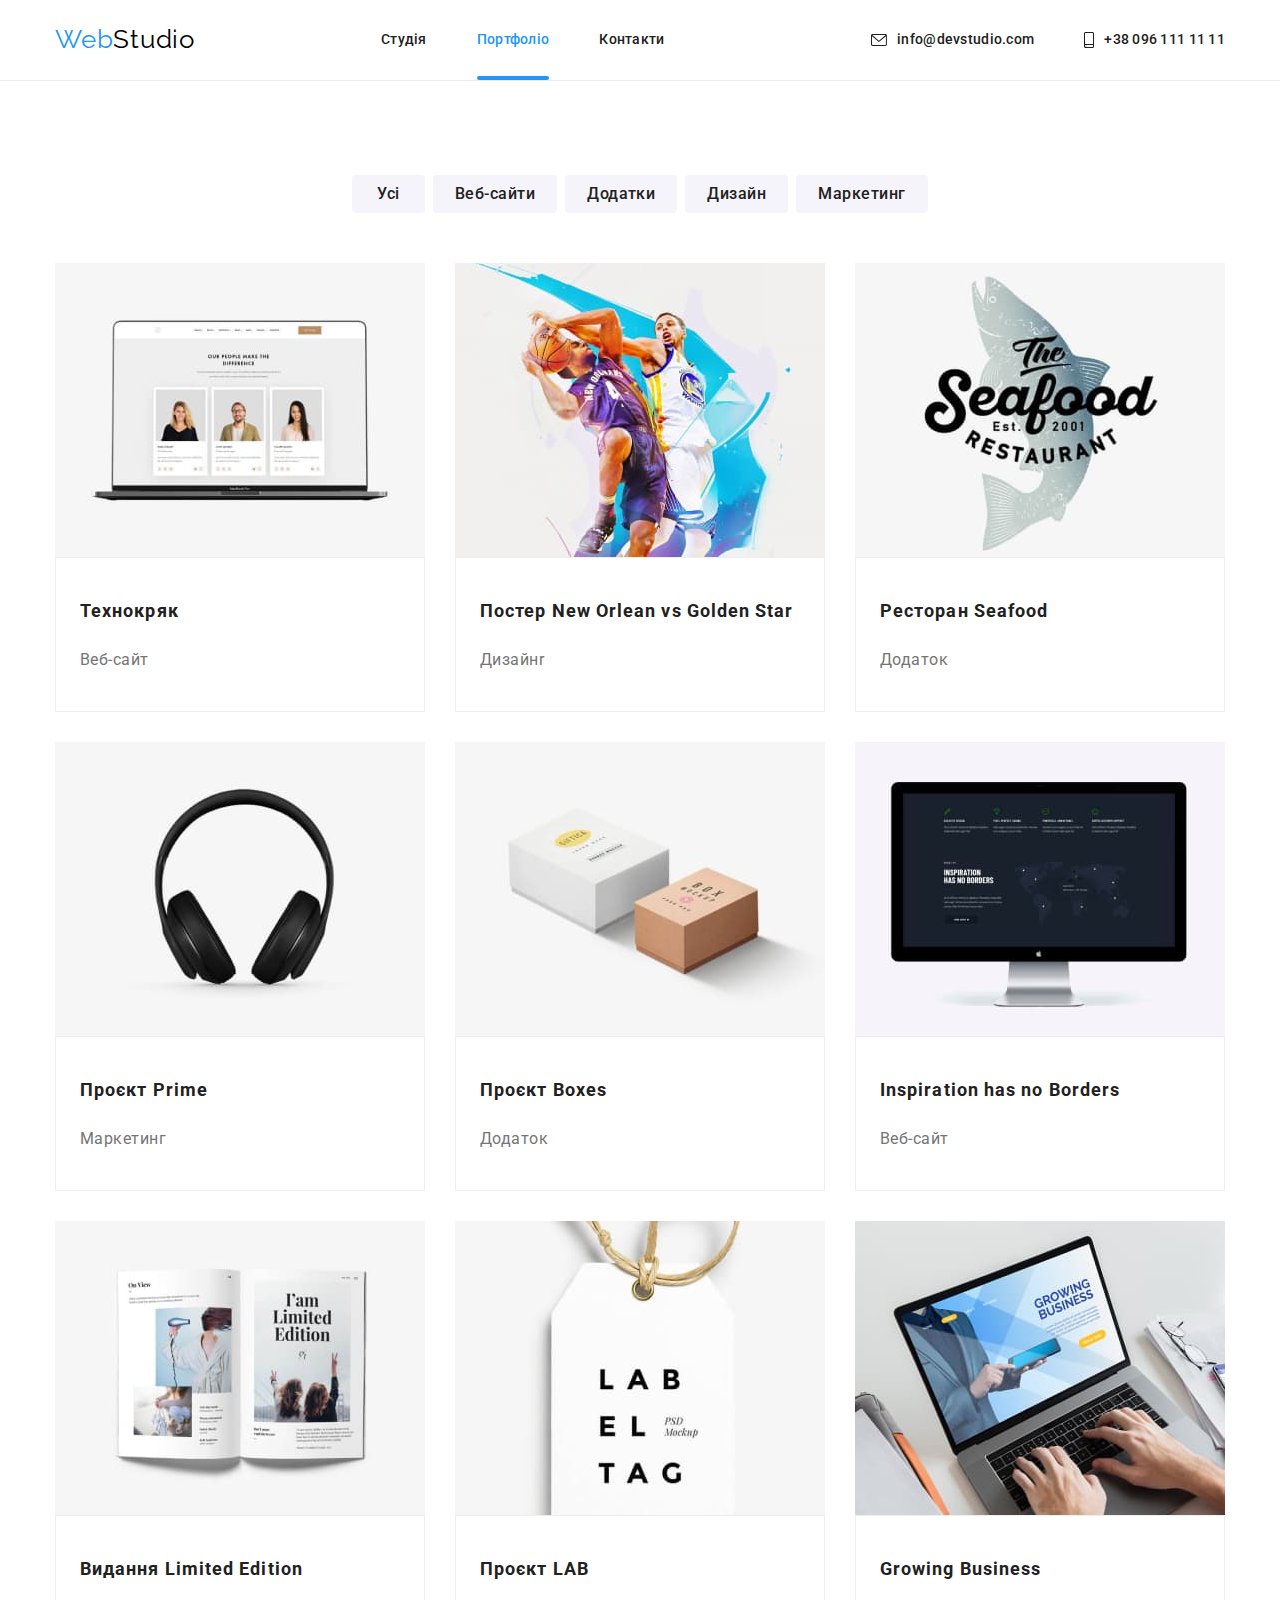
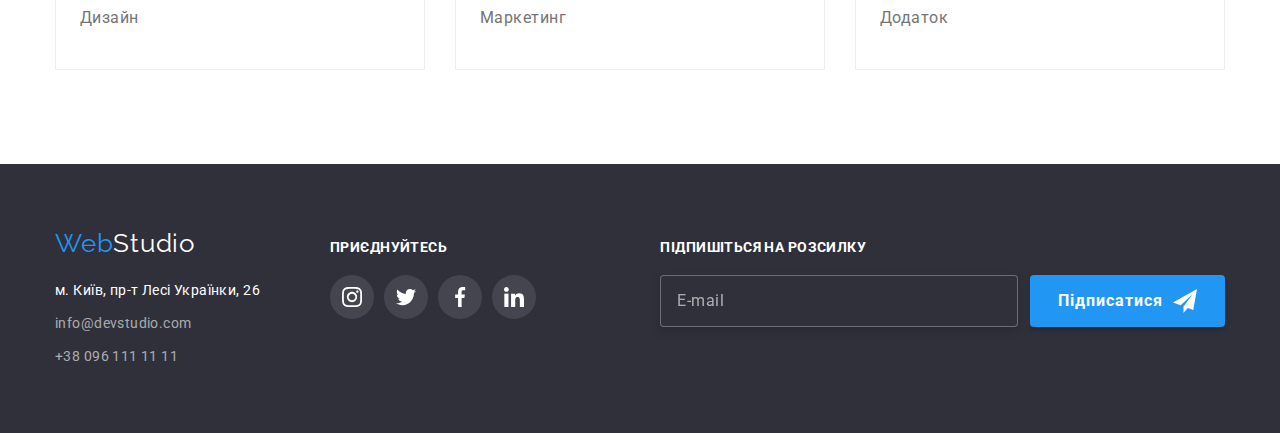
==== portfolio.html @ 8f0ce787 "загрузка" ====
<!DOCTYPE html>
<html lang="uk">
  <head>
    <meta charset="UTF-8" />
    <meta http-equiv="X-UA-Compatible" content="IE=edge" />
    <meta name="viewport" content="width=device-width, initial-scale=1.0" />
    <title>Portfolio</title>
    <link rel="preconnect" href="https://fonts.googleapis.com" />
    <link
      href="https://fonts.googleapis.com/css2?family=Raleway:wght@700&family=Roboto:wght@400;500;700;900&display=swap"
      rel="stylesheet"
    />
    <link
      rel="stylesheet"
      href="https://cdnjs.cloudflare.com/ajax/libs/modern-normalize/1.1.0/modern-normalize.min.css"
    />
    <link rel="stylesheet" href="css/style.css" />
  </head>

  <body>
    <!--general-->
    <header class="header">
      <div class="container nav">
        <a href="./index.html" class="logo">Web<span class="logo up">Studio</span></a>
        <nav>
          <!--navigation-->
          <ul class="nav dot">
            <li class="nav item"><a href="./index.html" class="link">Студія</a></li>
            <li class="nav item"><a href="./portfolio.html" class="link current">Портфоліо</a></li>
            <li class="nav item"><a href="./index.html" class="link">Контакти</a></li>
          </ul>
        </nav>
        <!--contact-->
        <ul class="contact dot">
          <li class="nav item">
            <a href="mailto:info@devstudio.com" class="link contact-icon">
              <svg class="envelope">
                <use href="./images/icons.svg#icon-envelope"></use></svg>
              info@devstudio.com</a>
          </li>
          <li class="nav item">
            <a href="tel:+380961111111" class="link contact-icon">
              <svg class="smartphone">
                <use href="./images/icons.svg#icon-smartphone"></use></svg>
              +38 096 111 11 11</a>
          </li>
        </ul>
      </div>
    </header>
    <main>
      <!--filter-->
      <section class="section">
        <div class="container">
          <ul class="filter dot">
            <li class="item">
              <button type="button" class="button-filter one">Усі</button>
            </li>
            <li class="item">
              <button type="button" class="button-filter all">Веб-сайти</button>
            </li>
            <li class="item">
              <button type="button" class="button-filter all">Додатки</button>
            </li>
            <li class="item">
              <button type="button" class="button-filter all">Дизайн</button>
            </li>
            <li class="item">
              <button type="button" class="button-filter all">Маркетинг</button>
            </li>
          </ul>
          <!--content-->
          <ul class="content dot">
            <li class="content clik">
              <a href="" class="overlay-action">
                <div class="overlay-thumb">
                <img src="./images/p1.jpg" alt="Технокряк" width="370" />
                <p class="overlay-text">Ресурс пропонує комплексні пропозиції з різним рівнем функціоналу та сервісів. Все
                  це дозволить відвідувачу отримати вичерпні відомості про компанію чи приватну особу.
                </p></div>
                <div class="card-port">
                  <h2 class="titel-port">Технокряк</h2>
                  <p class="text-port">Веб-сайт</p>
                </div></a>
            </li>
            <li class="content clik">
              <a href="" class="overlay-action">
                <div class="overlay-thumb">
                <img src="./images/p2.jpg" alt="Постер New Orlean vs Golden Star" width="370" />
                <p class="overlay-text">Ресурс пропонує комплексні пропозиції з різним рівнем функціоналу та сервісів. Все
                  це дозволить відвідувачу отримати вичерпні відомості про компанію чи приватну особу.
                </p>
                </div>
                <div class="card-port">
                  <h2 class="titel-port">Постер New Orlean vs Golden Star</h2>
                  <p class="text-port">Дизайнr</p>
                </div></a>
            </li>
            <li class="content clik">
              <a href="" class="overlay-action">
                <div class="overlay-thumb">
                <img src="./images/p3.jpg" alt="Ресторан Seafood" width="370" />
                <p class="overlay-text">Ресурс пропонує комплексні пропозиції з різним рівнем функціоналу та сервісів. Все
                  це дозволить відвідувачу отримати вичерпні відомості про компанію чи приватну особу.
                </p>
                </div>
                <div class="card-port">
                  <h2 class="titel-port">Ресторан Seafood</h2>
                  <p class="text-port">Додаток</p>
                </div></a>
            </li>
            <li class="content clik">
              <a href="" class="overlay-action">
                <div class="overlay-thumb">
                <img src="./images/p4.jpg" alt="Проєкт Prime" width="370" />
                <p class="overlay-text">Ресурс пропонує комплексні пропозиції з різним рівнем функціоналу та сервісів. Все
                  це дозволить відвідувачу отримати вичерпні відомості про компанію чи приватну особу.
                </p>
                </div>
                <div class="card-port">
                  <h2 class="titel-port">Проєкт Prime</h2>
                  <p class="text-port">Маркетинг</p>
                </div></a>
            </li>
            <li class="content clik">
              <a href="" class="overlay-action">
                <div class="overlay-thumb">
                <img src="./images/p5.jpg" alt="Проєкт Boxes" width="370" />
                <p class="overlay-text">Ресурс пропонує комплексні пропозиції з різним рівнем функціоналу та сервісів. Все
                  це дозволить відвідувачу отримати вичерпні відомості про компанію чи приватну особу.
                </p>
                </div>
                <div class="card-port">
                  <h2 class="titel-port">Проєкт Boxes</h2>
                  <p class="text-port">Додаток</p>
                </div></a>
            </li>
            <li class="content clik">
              <a href="" class="overlay-action">
                <div class="overlay-thumb">
                <img src="./images/p6.jpg" alt="Inspiration has no Borders" width="370" />
                <p class="overlay-text">Ресурс пропонує комплексні пропозиції з різним рівнем функціоналу та сервісів. Все
                  це дозволить відвідувачу отримати вичерпні відомості про компанію чи приватну особу.
                </p>
                </div>
                <div class="card-port">
                  <h2 class="titel-port">Inspiration has no Borders</h2>
                  <p class="text-port">Веб-сайт</p>
                </div></a>
            </li>
            <li class="content clik">
              <a href="" class="overlay-action">
                <div class="overlay-thumb">
                <img src="./images/p7.jpg" alt="Видання Limited Edition" width="370" />
                <p class="overlay-text">Ресурс пропонує комплексні пропозиції з різним рівнем функціоналу та сервісів. Все
                  це дозволить відвідувачу отримати вичерпні відомості про компанію чи приватну особу.
                </p>
                </div>
                <div class="card-port">
                  <h2 class="titel-port">Видання Limited Edition</h2>
                  <p class="text-port">Дизайн</p>
                </div></a>
            </li>
            <li class="content clik">
              <a href="" class="overlay-action">
                <div class="overlay-thumb">
                <img src="./images/p8.jpg" alt="Проєкт LAB" width="370" />
                <p class="overlay-text">Ресурс пропонує комплексні пропозиції з різним рівнем функціоналу та сервісів. Все
                  це дозволить відвідувачу отримати вичерпні відомості про компанію чи приватну особу.
                </p>
                </div>
                <div class="card-port">
                  <h2 class="titel-port">Проєкт LAB</h2>
                  <p class="text-port">Маркетинг</p>
                </div></a>
            </li>
            <li class="content clik">
              <a href="" class="overlay-action">
                <div class="overlay-thumb">
                <img src="./images/p9.jpg" alt="Growing Business" width="370" />
                <p class="overlay-text">Ресурс пропонує комплексні пропозиції з різним рівнем функціоналу та сервісів. Все
                  це дозволить відвідувачу отримати вичерпні відомості про компанію чи приватну особу.
                </p>
                </div>
                <div class="card-port">
                  <h2 class="titel-port">Growing Business</h2>
                  <p class="text-port">Додаток</p>
                </div></a>
            </li>
          </ul>
        </div>
      </section>
    </main>
<!--finish-->
    <footer class="footer">
      <div class="container social-contact">
        <div class="footer-contact">
          <a href="./index.html" class="logo">Web<span class="logo down">Studio</span></a>
          <address>
            <ul class="address dot">
              <li>
                <a href="https://goo.gl/maps/CPtrU1FHBa2aNyZL9" target="_blank" rel="noopener noreferrer nofollow"
                  class="address">м. Київ, пр-т Лесі Українки, 26</a>
              </li>
              <li><a href="mailto:info@devstudio.com" class="link">info@devstudio.com</a></li>
              <li><a href="tel:+380961111111" class="link">+38 096 111 11 11</a></li>
            </ul>
          </address>
        </div>
        <div>
          <p class="compound">приєднуйтесь</p>
          <ul class="footer-social dot">
            <li><a href="" class="a-footer">
                <svg class="icon-footer">
                  <use href="./images/icons.svg#icon-instagram"></use>
                </svg></a>
            </li>
            <li><a href="" class="a-footer">
                <svg class="icon-footer">
                  <use href="./images/icons.svg#icon-twitter"></use>
                </svg></a>
            </li>
            <li><a href="" class="a-footer">
                <svg class="icon-footer">
                  <use href="./images/icons.svg#icon-facebook"></use>
                </svg></a>
            </li>
            <li><a href="" class="a-footer">
                <svg class="icon-footer">
                  <use href="./images/icons.svg#icon-linkedin"></use>
                </svg></a>
            </li>
          </ul>
        </div>
        <div class="mailing-posicion">
          <p class="mailing-titel">Підпишіться на розсилку</p>
          <form class="mailing-form">
            <label class="mailing">
              <input type="mail" name="Підпишіться на розсилку" placeholder="E-mail" />
            </label>
            <button type="submit" class="button-send">Підписатися
              <svg class="icon-send">
                <use href="./images/icons.svg#icon-send"></use>
              </svg>
            </button>
          </form>
        </div>
      </div>
    </footer>
  </body>
</html>
---- css/style.css ----
:root {
  --background-general: #ffffff;
  --background-slogan: #2f303a;
  --background-slogan-gradient: rgba(47, 48, 58, 0.4);
  --background-comand: #f5f4fa;
  --background-label: rgba(47, 48, 58, 0.8);
  --color-logo: #000000;
  --color-general: #212121;
  --color-border-header: #ececec;
  --color-last: #757575;
  --color-link: #2196f3;
  --color-slogan: #ffffff;
  --color-button: #f5f4fa;
  --color-button-activ: #188ce8;
  --color-label: #ffffff;
  --color-icon-footer: rgba(255, 255, 255, 0.1);
  --color-border-index: #f5f4fa;
  --color-border-portfolio: #eeeeee;
  --color-border-klient: #afb1b8;
  --color-overlay-portfolio: rgba(33, 150, 243, 0.9);
  --color-address-finish: rgba(255, 255, 255, 0.6);
  --color-shadow-order: 0px 4px 4px rgba(0, 0, 0, 0.15);
  --color-comand-shadow: 0px 1px 3px rgba(0, 0, 0, 0.12), 0px 1px 1px rgba(0, 0, 0, 0.14),
    0px 2px 1px rgba(0, 0, 0, 0.2);
  --color-shadow-filter: 0px 3px 1px rgba(0, 0, 0, 0.1), 0px 1px 2px rgba(0, 0, 0, 0.08),
    0px 2px 2px rgba(0, 0, 0, 0.12);
  --color-backdrop: rgba(0, 0, 0, 0.2);
  --transition-duration: 250ms;
  --transition-timing: cubic-bezier(0.4, 0, 0.2, 1);
  --color-border-form: rgba(33, 33, 33, 0.2);
  --color-form-placeholder: rgba(117, 117, 117, 0.5);
  --color-footer-placeholder: rgba(255, 255, 255, 0.6);
  --color-border-close: rgba(0, 0, 0, 0.1);
}

body {
  margin: 0;

  font-family: 'Roboto', sans-serif;

  background-color: var(--background-general);
  color: var(--color-general);
}
img {
  display: block;
  width: 100%;
  height: auto;
}

.header {
  border-bottom: 1px solid var(--color-border-header);
}

/* logotip */
.logo {
  margin-right: 93px;

  font-family: 'Raleway', sans-serif;
  font-size: 26px;
  line-height: 1.2;
  letter-spacing: 0.03em;
  text-decoration: none;

  color: var(--color-link);
}
.logo .up {
  color: var(--color-logo);
}
.logo .down {
  margin-right: -93px;
  color: var(--color-slogan);
}
/* nav flex */
.nav {
  display: flex;
  align-items: center;
}
/* menu nav */
.dot {
  padding: 0;
  margin: 0;
  list-style: none;
}
.nav .item + .item {
  margin-left: 50px;
}
.envelope {
  width: 16px;
  height: 12px;
  margin: 0 10px 0 0;
  fill: currentColor;
}
.smartphone {
  width: 10px;
  height: 16px;
  margin: 0 10px 0 0;
  fill: currentColor;
}
.nav .link {
  padding: 32px 0;

  text-decoration: none;
  font-weight: 500;
  font-size: 14px;
  line-height: 1.14;
  letter-spacing: 0.02em;

  transition: color var(--transition-timing) var(--transition-duration);

  color: var(--color-general);
}
.nav .link:hover,
.nav .link:focus {
  color: var(--color-link);
}
.nav .link.current {
  position: relative;
  color: var(--color-link);
}
.nav .link.current::after {
  content: '';
  position: absolute;

  display: block;
  width: 100%;
  height: 4px;
  border-radius: 2px;
  background-color: var(--color-link);
  margin-top: 28px;
}
.contact {
  display: flex;
  margin-left: auto;
  align-items: center;
}
.contact-icon {
  display: flex;
  align-items: center;
}

/* section + container */
.section {
  padding: 94px 0;
}
.unsection {
  padding-top: 0;
}
.container {
  width: 1200px;
  margin-left: auto;
  margin-right: auto;
  padding-left: 15px;
  padding-right: 15px;
}

/* overlay + slogan */

.slogan {
  padding: 200px 0 200px 0;
  text-align: center;
}
.overlay-ind {
  height: 600px;
  max-width: 1600px;
  margin-left: auto;
  margin-right: auto;
  background-color: var(--background-slogan);
  background-image: linear-gradient(
      to right,
      var(--background-slogan-gradient),
      var(--background-slogan-gradient)
    ),
    url(../images/jpg-0.jpg);
  background-repeat: no-repeat;
  background-size: cover;
  background-position: center;
}
.slogan-titel {
  margin: 0 0 30px 0;

  font-weight: 900;
  font-size: 44px;
  line-height: 1.36;
  text-align: center;
  letter-spacing: 0.06em;
  text-transform: uppercase;

  color: var(--color-slogan);
}

/* button */
.button-order {
  border-radius: 4px;
  border: none;
  padding: 10px 32px;

  cursor: pointer;
  font-family: inherit;
  font-size: 16px;
  line-height: 1.88;
  letter-spacing: 0.06em;
  text-align: center;

  background-color: var(--color-link);
  color: var(--color-slogan);
  box-shadow: var(--color-shadow-order);

  transition: background-color var(--transition-timing) var(--transition-duration);
}
.button-order:hover,
.button-order:focus {
  background-color: var(--color-button-activ);
}
.button-filter {
  border-radius: 4px;
  border: none;

  cursor: pointer;
  font-family: inherit;
  font-weight: 500;
  font-size: 16px;
  line-height: 1.63;
  text-align: center;
  letter-spacing: 0.03em;

  background-color: var(--color-button);
  color: var(--color-general);
  box-shadow: none;

  transition: background-color var(--transition-timing) var(--transition-duration),
    color var(--transition-timing) var(--transition-duration),
    box-shadow var(--transition-timing) var(--transition-duration);
}
.button-filter:hover,
.button-filter:focus {
  background-color: var(--color-link);
  color: var(--color-slogan);
  box-shadow: var(--color-shadow-filter);
}
.button-filter.one {
  padding: 6px 25px;
}
.button-filter.all {
  padding: 6px 22px;
}

/* specifical */
.specifical {
  display: flex;
  padding: 0;
  margin: 0 0 0 -30px;
}
.specifical .line {
  flex-basis: calc(100% / 4-30px);
  margin-left: 30px;
}
.line-icon {
  width: 270px;
  height: 120px;
  margin-bottom: 30px;
  background-color: var(--background-comand);
  border-radius: 4px;
}

.specifical .titel-ind {
  margin: 0 0 10px 0;
  padding: 0;

  font-size: 14px;
  line-height: 1.14;
  letter-spacing: 0.03em;
  text-transform: uppercase;

  color: var(--color-general);
}
.specifical .text-ind {
  margin: 0;
  padding: 0;

  width: 270px;
  font-size: 14px;
  line-height: 1.71;
  letter-spacing: 0.03em;

  color: var(--color-last);
}
/* titels */
.titels {
  padding: 0;
  margin: 0 0 50px 0;

  font-size: 36px;
  line-height: 1.17;
  text-align: center;
  letter-spacing: 0.03em;

  color: var(--color-general);
}
/* work */
.work {
  display: flex;
  margin: 0 0 0 -30px;
  padding: 0;
}
.work .item {
  flex-basis: calc(100% / 3-30px);
  margin-left: 30px;
}
.label-thumb {
  position: relative;
}
.label {
  display: flex;
  justify-content: center;
  align-items: center;

  width: 370px;
  height: 70px;
  background-color: var(--background-label);
  position: absolute;
  bottom: 0;
  margin: 0;
  padding: 0;
}
.label-text {
  color: var(--color-label);
  font-weight: 700;
  font-size: 14px;
  line-height: 1.14;
  letter-spacing: 0.03em;
  text-transform: uppercase;
  padding: 0;
  margin: 0;
}

/* comand */
.comand {
  display: flex;
  margin: 0 0 0 -30px;
  padding: 0;
}
.background-comand {
  background-color: var(--background-comand);
}
.comand .foto {
  flex-basis: calc(100% / 4-30px);
  margin-left: 30px;
  box-shadow: var(--color-comand-shadow);
  border-radius: 0px 0px 4px 4px;
  background-color: var(--background-general);
}
.comand .fotoline {
  margin-bottom: 30px;
}
.comand .name {
  margin: 0 0 10px 0;
  padding: 0;

  font-size: 16px;
  line-height: 1.17;
  letter-spacing: 0.03em;
  text-align: center;

  color: var(--color-general);
}
.comand .proff {
  margin: 0 0 16px 0;
  padding: 0;

  font-size: 16px;
  line-height: 1.17;
  text-align: center;
  letter-spacing: 0.03em;

  color: var(--color-last);
}
.social-card {
  display: flex;
  justify-content: center;
  gap: 10px;
  margin: 0 0 30px 0;
  padding: 0;
}
.a-card {
  display: flex;
  justify-content: center;
  align-items: center;
  text-decoration: none;
  border-radius: 50%;
  border: none;
  width: 44px;
  height: 44px;
  padding: 0;
  margin: 0 auto;

  color: var(--color-border-klient);

  transition: background-color var(--transition-timing) var(--transition-duration),
              color var(--transition-timing) var(--transition-duration);
}
.icon-card {
  width: 20px;
  height: 20px;
  fill: currentColor;
  align-items: center;
}
.a-card:hover,
.a-card:focus {
  background-color: var(--color-button-activ);
  color: var(--color-slogan);
}

/* klient */
.klient {
  display: flex;
  justify-content: space-between;
  margin: 0;
  padding: 0;
  list-style: none;
}
.klient .icon {
  width: 170px;
  height: 92px;
  border: 1px solid var(--color-border-klient);
  border-radius: 4px;
  color: var(--color-border-klient);

  transition: color var(--transition-timing) var(--transition-duration),
              border var(--transition-timing) var(--transition-duration); 
}
.icon-klient {
  fill: currentColor;
}
.klient .icon:hover,
.klient .icon:focus {
  color: var(--color-link);
  border: 1px solid var(--color-link);
}

/* finish */
.footer {
  padding: 64px 0;

  background-color: var(--background-slogan);
}
.address {
  margin: 20px 0 0 0;

  color: var(--color-slogan);

  font-style: normal;
  font-size: 14px;
  line-height: 1.71;
  letter-spacing: 0.03em;
  text-decoration: none;
}
.address .link {
  display: block;
  margin: 9px 0 0 0;

  color: var(--color-slogan);
  color: var(--color-address-finish);

  text-decoration: none;
  font-size: 14px;
  line-height: 1.71;
  letter-spacing: 0.03em;

  transition: color var(--transition-timing) var(--transition-duration);
}
.address .link:hover,
.address .link:focus {
  color: var(--color-link);
}
.social-contact {
  display: flex;
  align-items: baseline;
}
.footer-contact {
  display: block;
  margin-right: 70px;
}
.social-compound {
  padding-top: 12px;
}
.compound {
  margin:0;
  padding: 0;
  font-weight: 700;
  font-size: 14px;
  line-height: 16px;
  letter-spacing: 0.03em;
  text-transform: uppercase;
  color: var(--background-general);
}
.footer-social {
  display: flex;
  gap: 10px;
  margin: 20px 0 0 0;
}
.a-footer {
  display: flex;
  justify-content: center;
  align-items: center;
  text-decoration: none;
  border-radius: 50%;
  border: none;
  width: 44px;
  height: 44px;
  padding: 0;
  margin: 0 auto;

  color: var(--color-slogan);
  background-color: var(--color-icon-footer);

  transition: background-color var(--transition-timing) var(--transition-duration),
              color var(--transition-timing) var(--transition-duration);
}
.icon-footer {
  width: 20px;
  height: 20px;
  fill: currentColor;
  align-items: center;
}
.a-footer:hover,
.a-footer:focus {
  background-color: var(--color-button-activ);
  color: var(--color-slogan);
}

/* portfolio */
.filter {
  display: flex;
  justify-content: center;
  margin-bottom: 50px;
}
.filter .item + .item {
  margin-left: 8px;
}
.content {
  display: flex;
  flex-wrap: wrap;
  margin: 0;
  padding: 0;
  gap: 30px;
}
.content.clik:hover,
.content.clik:focus {
  box-shadow: var(--color-comand-shadow);
}
.card-port {
  border: 1px solid var(--color-border-portfolio);
  padding: 20px 24px;
}
.content .titel-port {
  font-size: 18px;
  line-height: 2;
  letter-spacing: 0.06em;

  color: var(--color-general);
}
.content .text-port {
  font-size: 16px;
  line-height: 1.88;
  letter-spacing: 0.03em;

  color: var(--color-last);
}

/* overlay portfolio*/
.overlay-action {
  text-decoration: none; 
}
.overlay-thumb {
  position: relative;
  overflow: hidden;
}
.overlay-text {
  position: absolute;
  opacity: 0;
  top: 0;
  left: 0;
  width: 100%;
  height: 100%;

  transform: translateY(100%);
  transition: transform var(--transition-timing) var(--transition-duration);

  background-color: var(--color-overlay-portfolio);

  font-size: 18px;
  line-height: 1.556;
  letter-spacing: 0.03em;
  padding: 63px 24px;
  margin: 0;
  text-decoration: none;
  color: var(--color-label);
}
.overlay-action:hover .overlay-text,
.overlay-action:focus .overlay-text {
  opacity: 1;
  transform: translateY(0);
}

/* modal window */
.backdrop {
  position: fixed;
  left: 0px;
  top: 0px;
  width: 100%;
  height: 100%;
  opacity: 1;
  background-color: var(--color-backdrop);
  transition: opacity var(--transition-timing) var(--transition-duration),
              visibility var(--transition-timing) var(--transition-duration);
}
.backdrop.is-hidden {
  visibility: hidden;
  opacity: 0;
  pointer-events: none;
}
.modal {
  position: absolute;
  top: 50%;
  left: 50%;
  transform: translate(-50%, -50%) scale(1);
  width: 100%;
  max-width: 528px;
  height: 100%;
  max-height: 581px;
  background-color: var(--background-general);
  box-shadow: var(--color-comand-shadow);
  border-radius: 4px;
  padding: 40px;
  margin: 0;
  transition: transform var(--transition-timing) var(--transition-duration);
}
.backdrop.is-hidden .modal {
  position: absolute;
  top: 50%;
  left: 50%;
  transform: translate(-50%, -50%) scale(0);
}
.close-posicion {
  position: absolute;
  top: 8px;
  right: 8px;
}
.close-modal {
  display: flex;
  justify-content: center;
  align-items: center;
  text-decoration: none;
  border-radius: 50%;
  border: 1px solid var(--color-border-close);
  width: 30px;
  height: 30px;
  cursor: pointer;
  padding: 0;
  margin: 0;

  color: var(--color-logo);
  background-color: var(--background-general);

  transition: color var(--transition-timing) var(--transition-duration);
}
.icon-modal {
  width: 18px;
  height: 18px;
  fill: currentColor;
  align-items: center;
}
.close-modal:hover,
.close-modal:focus {
  color: var(--color-link)
}


/* footer form */
.mailing-posicion {
  display: inline-flexbox;
  margin-left: auto;
}
.mailing-form {
  display: inline-flex;

}
.mailing-titel {
  font-weight: 700;
  font-size: 14px;
  line-height: 16px;
  letter-spacing: 0.03em;
  text-transform: uppercase;

  color: var(--color-label);
  margin: 0 0 20px 0;
  padding: 0;
}
.mailing {
  display: flex;
  flex-direction: column;
  margin-right: 12px;
  width: 358px;
}
.mailing input {
  padding: 15px 0 15px 16px;
  background-color: var(--background-slogan);
  border: 1px solid rgba(255, 255, 255, 0.3);
  filter: drop-shadow(0px 4px 4px rgba(0, 0, 0, 0.15));
  border-radius: 4px;
  font-weight: 400;
  font-size: 16px;
  line-height: 20px;
  letter-spacing: 0.03em;

  color: var(--color-slogan);
}
.mailing input::placeholder {
  color: var(--color-footer-placeholder);
}
.button-send {
  display: flex;
  gap: 10px;
  align-items: center;
  justify-content: center;
  padding: 10px 28px;
  cursor: pointer;
  border: none;

  background-color: var(--color-link);
  color: var(--color-label);
  box-shadow: var(--color-shadow-order);
  border-radius: 4px;

  font-weight: 700;
  font-size: 16px;
  line-height: 1.88;
  letter-spacing: 0.06em;
}
.icon-send {
  width: 24px;
  height: 24px;
  fill: currentColor;

}
/* modal form */
.form {
  font-size: 12px;
  line-height: 1.17;
  letter-spacing: 0.01em;

  color: var(--color-last);
}
.form-name {
  margin: 0 0 12px 0;
  text-align: center;
  font-size: 20px;
  font-weight: 700;
  line-height: 1.15;
  letter-spacing: 0.03em;
  
  color: var(--color-general);
}
.form-field {
  display: flex;
  position: relative;
  flex-direction: column;
  margin-bottom: 10px;
}
.form-input {
  margin-top: 4px;
  padding: 9px 0 9px 42px;
  border: 1px solid var(--color-border-form);
  border-radius: 4px;
  outline: none;
  font-size: 16px;
  transition: border var(--transition-timing) var(--transition-duration);
}
.field-icon {
  position: absolute;
  top: 50%;
  left: 12px;
  display: inline-block;
  width: 18px;
  height: 18px;
  fill: var(--color-general);
  transition: background-color var(--transition-timing) var(--transition-duration);
}
.form-field:focus-within > .field-icon {
  fill: var(--color-link);
}
.form-field:focus-within > .form-input {
  border: 1px solid var(--color-link);
}
.textarea {
  display: flex;
  flex-direction: column;
  margin-bottom: 20px;
  margin-top: 4px;
  padding: 12px 16px;
  border: 1px solid var(--color-border-form);
  border-radius: 4px;
  outline: none;
  width: 448px;
  height: 120px;
  resize: none;
}
.textarea::placeholder {
  color: var(--color-form-placeholder);
}
.textarea:not( :placeholder-shown),
.textarea:focus {
  border: 1px solid var(--color-link);
}
.contrakt {
  position: relative;
  display: inline-flex;
  justify-content: center;
  align-items: center;
  margin-bottom: 30px;
}
.contrakt-icon {
  width: 16px;
  height: 15px;
  border: 2px solid var(--color-general);
  border-radius: 2px;
  margin-right: 7px;
  margin-left: 10px;
}
.checkbox:checked + .contrakt-icon {
  background-color: var(--color-link);
  border: 2px solid var(--color-link);
  background-image: url(../images/icon-check.svg);
  background-size: contain;
  background-origin: border-box;
}
.contrakt-text {
  font-weight: 400;
  font-size: 14px;
  line-height: 1.7;
  letter-spacing: 0.03em;
  color: var(--color-last);
}
.contrakt-rules {
  font-weight: 400;
  font-size: 14px;
  line-height: 1.7;
  letter-spacing: 0.03em;
  color: var(--color-link);
}
.checkbox {
  appearance: none;
}
.button-form {
  align-items: center;
  justify-content: center;
  padding: 10px 52px;
  cursor: pointer;
  border: none;

  background-color: var(--color-link);
  color: var(--color-label);  
  box-shadow: var(--color-shadow-order);
  border-radius: 4px;

  font-weight: 700;
  font-size: 16px;
  line-height: 1.88;
  letter-spacing: 0.06em;

  transition: background-color var(--transition-timing) var(--transition-duration);
}
.button-form:hover,
.button-form:focus {
  background-color: var(--color-button-activ);
}
.button-form-posicion {
  text-align: center;
}
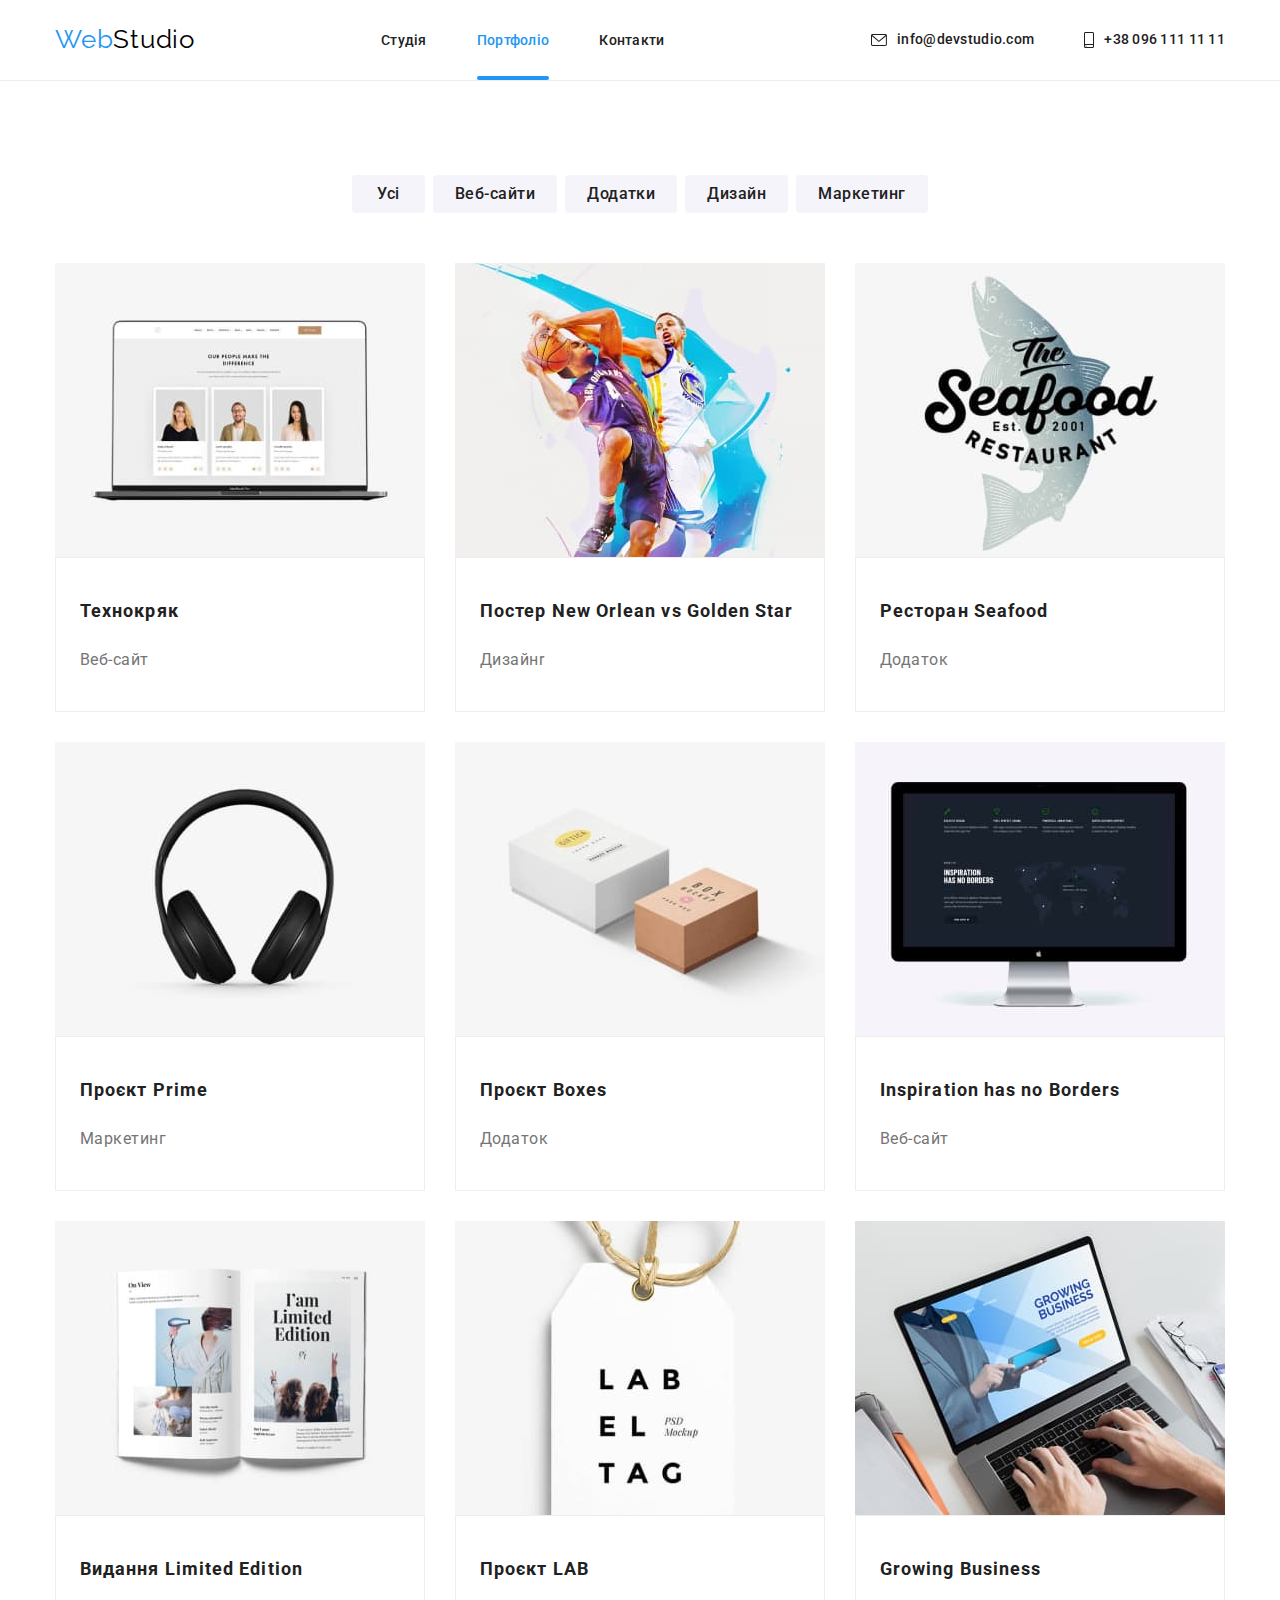
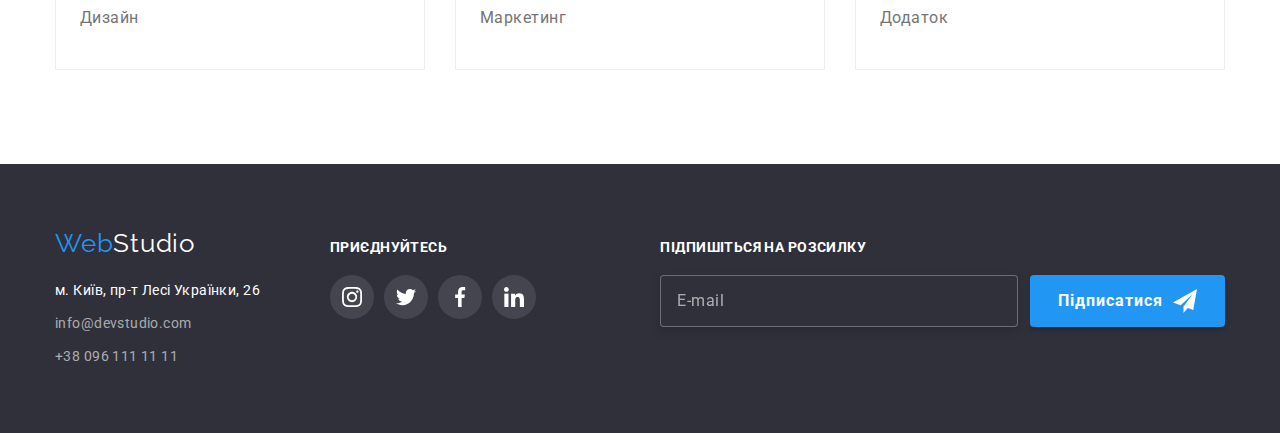
==== commit 24d65086: "22-12-24" ====
--- a/portfolio.html
+++ b/portfolio.html
@@ -14,41 +14,41 @@
       rel="stylesheet"
       href="https://cdnjs.cloudflare.com/ajax/libs/modern-normalize/1.1.0/modern-normalize.min.css"
     />
-    <link rel="stylesheet" href="css/style.css" />
+    <link rel="stylesheet" href="css/main.min.css" />
   </head>
 
   <body>
-    <!--general-->
+<!--general-->
     <header class="header">
       <div class="container nav">
-        <a href="./index.html" class="logo">Web<span class="logo up">Studio</span></a>
+        <a href="./index.html" class="logo">Web<span class="logo logo__up">Studio</span></a>
         <nav>
-          <!--navigation-->
+<!--navigation-->
           <ul class="nav dot">
-            <li class="nav item"><a href="./index.html" class="link">Студія</a></li>
-            <li class="nav item"><a href="./portfolio.html" class="link current">Портфоліо</a></li>
-            <li class="nav item"><a href="./index.html" class="link">Контакти</a></li>
+            <li class="nav__item"><a href="./index.html" class="nav__link">Студія</a></li>
+            <li class="nav__item"><a href="./portfolio.html" class="nav__link nav__link--current">Портфоліо</a></li>
+            <li class="nav__item"><a href="./index.html" class="nav__link">Контакти</a></li>
           </ul>
         </nav>
-        <!--contact-->
+<!--contact-->
         <ul class="contact dot">
-          <li class="nav item">
-            <a href="mailto:info@devstudio.com" class="link contact-icon">
+          <li class="nav__item">
+            <a href="mailto:info@devstudio.com" class="nav__link contact__icon">
               <svg class="envelope">
-                <use href="./images/icons.svg#icon-envelope"></use></svg>
-              info@devstudio.com</a>
+                <use href="./images/icons.svg#icon-envelope"></use>
+              </svg>info@devstudio.com</a>
           </li>
-          <li class="nav item">
-            <a href="tel:+380961111111" class="link contact-icon">
+          <li class="nav__item">
+            <a href="tel:+380961111111" class="nav__link contact__icon">
               <svg class="smartphone">
-                <use href="./images/icons.svg#icon-smartphone"></use></svg>
-              +38 096 111 11 11</a>
+                <use href="./images/icons.svg#icon-smartphone"></use>
+              </svg>+38 096 111 11 11</a>
           </li>
         </ul>
       </div>
     </header>
     <main>
-      <!--filter-->
+<!--filter-->
       <section class="section">
         <div class="container">
           <ul class="filter dot">
@@ -68,7 +68,7 @@
               <button type="button" class="button-filter all">Маркетинг</button>
             </li>
           </ul>
-          <!--content-->
+<!--content-->
           <ul class="content dot">
             <li class="content clik">
               <a href="" class="overlay-action">
@@ -194,7 +194,7 @@
     <footer class="footer">
       <div class="container social-contact">
         <div class="footer-contact">
-          <a href="./index.html" class="logo">Web<span class="logo down">Studio</span></a>
+          <a href="./index.html" class="logo">Web<span class="logo logo__down">Studio</span></a>
           <address>
             <ul class="address dot">
               <li>
@@ -235,7 +235,7 @@
           <p class="mailing-titel">Підпишіться на розсилку</p>
           <form class="mailing-form">
             <label class="mailing">
-              <input type="mail" name="Підпишіться на розсилку" placeholder="E-mail" />
+              <input type="email" name="Підпишіться на розсилку" placeholder="E-mail" />
             </label>
             <button type="submit" class="button-send">Підписатися
               <svg class="icon-send">
--- a/css/main.min.css
+++ b/css/main.min.css
@@ -0,0 +1 @@
+:root{--background-general: #ffffff;--background-slogan: #2f303a;--background-slogan-gradient: rgba(47, 48, 58, 0.4);--background-comand: #f5f4fa;--background-label: rgba(47, 48, 58, 0.8);--color-logo: #000000;--color-general: #212121;--color-border-header: #ececec;--color-last: #757575;--color-link: #2196f3;--color-slogan: #ffffff;--color-button: #f5f4fa;--color-button-activ: #188ce8;--color-label: #ffffff;--color-icon-footer: rgba(255, 255, 255, 0.1);--color-border-index: #f5f4fa;--color-border-portfolio: #eeeeee;--color-border-klient: #afb1b8;--color-overlay-portfolio: rgba(33, 150, 243, 0.9);--color-address-finish: rgba(255, 255, 255, 0.6);--color-shadow-order: 0px 4px 4px rgba(0, 0, 0, 0.15);--color-comand-shadow: 0px 1px 3px rgba(0, 0, 0, 0.12), 0px 1px 1px rgba(0, 0, 0, 0.14), 0px 2px 1px rgba(0, 0, 0, 0.2);--color-shadow-filter: 0px 3px 1px rgba(0, 0, 0, 0.1), 0px 1px 2px rgba(0, 0, 0, 0.08), 0px 2px 2px rgba(0, 0, 0, 0.12);--color-backdrop: rgba(0, 0, 0, 0.2);--transition-duration: 250ms;--transition-timing: cubic-bezier(0.4, 0, 0.2, 1);--color-border-form: rgba(33, 33, 33, 0.2);--color-form-placeholder: rgba(117, 117, 117, 0.5);--color-footer-placeholder: rgba(255, 255, 255, 0.6);--color-border-close: rgba(0, 0, 0, 0.1)}body{margin:0;font-family:"Roboto",sans-serif;background-color:var(--background-general);color:var(--color-general)}img{display:block;width:100%;height:auto}.dot{padding:0;margin:0;list-style:none}.header{border-bottom:1px solid var(--color-border-header)}.logo{margin-right:93px;font-family:"Raleway",sans-serif;font-size:26px;line-height:1.2;letter-spacing:.03em;text-decoration:none;color:var(--color-link)}.logo__up{color:var(--color-logo)}.logo__down{margin-right:-93px;color:var(--color-slogan)}.nav{display:-webkit-box;display:-ms-flexbox;display:flex;-webkit-box-align:center;-ms-flex-align:center;align-items:center}.nav__item+.nav__item{margin-left:50px}.envelope{width:16px;height:12px;margin:0 10px 0 0;fill:currentColor}.smartphone{width:10px;height:16px;margin:0 10px 0 0;fill:currentColor}.nav__link{padding:32px 0;text-decoration:none;font-weight:500;font-size:14px;line-height:1.14;letter-spacing:.02em;-webkit-transition:color var(--transition-timing) var(--transition-duration);transition:color var(--transition-timing) var(--transition-duration);color:var(--color-general)}.nav__link:hover,.nav__link:focus{color:var(--color-link)}.nav__link--current{position:relative;color:var(--color-link)}.nav__link--current::after{content:"";position:absolute;bottom:0;left:0;display:block;width:100%;height:4px;border-radius:2px;background-color:var(--color-link)}.contact{display:-webkit-box;display:-ms-flexbox;display:flex;margin-left:auto;-webkit-box-align:center;-ms-flex-align:center;align-items:center}.contact__icon{display:-webkit-box;display:-ms-flexbox;display:flex;-webkit-box-align:center;-ms-flex-align:center;align-items:center}.section{padding:94px 0}.unsection{padding-top:0}.container{width:1200px;margin-left:auto;margin-right:auto;padding-left:15px;padding-right:15px}.slogan{height:600px;max-width:1600px;margin-left:auto;margin-right:auto;background-color:var(--background-slogan);background-image:-webkit-gradient(linear, left top, right top, from(var(--background-slogan-gradient)), to(var(--background-slogan-gradient))),url(../images/jpg-0.jpg);background-image:linear-gradient(to right, var(--background-slogan-gradient), var(--background-slogan-gradient)),url(../images/jpg-0.jpg);background-repeat:no-repeat;background-size:cover;background-position:center;padding:200px 0 200px 0;text-align:center}.slogan__titel{margin:0 0 30px 0;font-weight:900;font-size:44px;line-height:1.36;text-align:center;letter-spacing:.06em;text-transform:uppercase;color:var(--color-slogan)}.slogan__button{border-radius:4px;border:none;padding:10px 32px;cursor:pointer;font-family:inherit;font-size:16px;line-height:1.88;letter-spacing:.06em;text-align:center;background-color:var(--color-link);color:var(--color-slogan);-webkit-box-shadow:var(--color-shadow-order);box-shadow:var(--color-shadow-order);-webkit-transition:background-color var(--transition-timing) var(--transition-duration);transition:background-color var(--transition-timing) var(--transition-duration)}.slogan__button:hover,.slogan__button:focus{background-color:var(--color-button-activ)}.button-filter{border-radius:4px;border:none;cursor:pointer;font-family:inherit;font-weight:500;font-size:16px;line-height:1.63;text-align:center;letter-spacing:.03em;background-color:var(--color-button);color:var(--color-general);-webkit-box-shadow:none;box-shadow:none;-webkit-transition:background-color var(--transition-timing) var(--transition-duration),color var(--transition-timing) var(--transition-duration),-webkit-box-shadow var(--transition-timing) var(--transition-duration);transition:background-color var(--transition-timing) var(--transition-duration),color var(--transition-timing) var(--transition-duration),-webkit-box-shadow var(--transition-timing) var(--transition-duration);transition:background-color var(--transition-timing) var(--transition-duration),color var(--transition-timing) var(--transition-duration),box-shadow var(--transition-timing) var(--transition-duration);transition:background-color var(--transition-timing) var(--transition-duration),color var(--transition-timing) var(--transition-duration),box-shadow var(--transition-timing) var(--transition-duration),-webkit-box-shadow var(--transition-timing) var(--transition-duration)}.button-filter:hover,.button-filter:focus{background-color:var(--color-link);color:var(--color-slogan);-webkit-box-shadow:var(--color-shadow-filter);box-shadow:var(--color-shadow-filter)}.button-filter.one{padding:6px 25px}.button-filter.all{padding:6px 22px}.specifical{display:-webkit-box;display:-ms-flexbox;display:flex;padding:0;margin:0 0 0 -30px}.specifical__line{-ms-flex-preferred-size:calc(25% - 30px);flex-basis:calc(25% - 30px);margin-left:30px}.specifical__icon{width:270px;height:120px;margin-bottom:30px;background-color:var(--background-comand);border-radius:4px}.specifical__titel{margin:0 0 10px 0;padding:0;font-size:14px;line-height:1.14;letter-spacing:.03em;text-transform:uppercase;color:var(--color-general)}.specifical__text{margin:0;padding:0;width:270px;font-size:14px;line-height:1.71;letter-spacing:.03em;color:var(--color-last)}.titels{padding:0;margin:0 0 50px 0;font-size:36px;line-height:1.17;text-align:center;letter-spacing:.03em;color:var(--color-general)}.work{display:-webkit-box;display:-ms-flexbox;display:flex;margin:0 0 0 -30px;padding:0}.work__item{-ms-flex-preferred-size:calc(33.3333333333% - 30px);flex-basis:calc(33.3333333333% - 30px);margin-left:30px}.label-thumb{position:relative}.label{display:-webkit-box;display:-ms-flexbox;display:flex;-webkit-box-pack:center;-ms-flex-pack:center;justify-content:center;-webkit-box-align:center;-ms-flex-align:center;align-items:center;width:370px;height:70px;background-color:var(--background-label);position:absolute;bottom:0;margin:0;padding:0}.label__text{color:var(--color-label);font-weight:700;font-size:14px;line-height:1.14;letter-spacing:.03em;text-transform:uppercase;padding:0;margin:0}.comand{display:-webkit-box;display:-ms-flexbox;display:flex;margin:0 0 0 -30px;padding:0}.background-comand{background-color:var(--background-comand)}.comand .foto{-ms-flex-preferred-size:calc(25% - 30px);flex-basis:calc(25% - 30px);margin-left:30px;-webkit-box-shadow:var(--color-comand-shadow);box-shadow:var(--color-comand-shadow);border-radius:0px 0px 4px 4px;background-color:var(--background-general)}.comand .fotoline{margin-bottom:30px}.comand .name{margin:0 0 10px 0;padding:0;font-size:16px;line-height:1.17;letter-spacing:.03em;text-align:center;color:var(--color-general)}.comand .proff{margin:0 0 16px 0;padding:0;font-size:16px;line-height:1.17;text-align:center;letter-spacing:.03em;color:var(--color-last)}.social-card{display:-webkit-box;display:-ms-flexbox;display:flex;-webkit-box-pack:center;-ms-flex-pack:center;justify-content:center;gap:10px;margin:0 0 30px 0;padding:0}.a-card{display:-webkit-box;display:-ms-flexbox;display:flex;-webkit-box-pack:center;-ms-flex-pack:center;justify-content:center;-webkit-box-align:center;-ms-flex-align:center;align-items:center;text-decoration:none;border-radius:50%;border:none;width:44px;height:44px;padding:0;margin:0 auto;color:var(--color-border-klient);-webkit-transition:background-color var(--transition-timing) var(--transition-duration),color var(--transition-timing) var(--transition-duration);transition:background-color var(--transition-timing) var(--transition-duration),color var(--transition-timing) var(--transition-duration)}.icon-card{width:20px;height:20px;fill:currentColor;-webkit-box-align:center;-ms-flex-align:center;align-items:center}.a-card:hover,.a-card:focus{background-color:var(--color-button-activ);color:var(--color-slogan)}.klient{display:-webkit-box;display:-ms-flexbox;display:flex;-webkit-box-pack:justify;-ms-flex-pack:justify;justify-content:space-between;margin:0;padding:0;list-style:none}.klient__icon{width:170px;height:92px;border:1px solid var(--color-border-klient);border-radius:4px;color:var(--color-border-klient);-webkit-transition:color var(--transition-timing) var(--transition-duration),border var(--transition-timing) var(--transition-duration);transition:color var(--transition-timing) var(--transition-duration),border var(--transition-timing) var(--transition-duration)}.icon-klient{fill:currentColor}.klient__icon:hover,.klient__icon:focus{color:var(--color-link);border:1px solid var(--color-link)}.footer{padding:64px 0;background-color:var(--background-slogan)}.address{margin:20px 0 0 0;color:var(--color-slogan);font-style:normal;font-size:14px;line-height:1.71;letter-spacing:.03em;text-decoration:none}.address .link{display:block;margin:9px 0 0 0;color:var(--color-slogan);color:var(--color-address-finish);text-decoration:none;font-size:14px;line-height:1.71;letter-spacing:.03em;-webkit-transition:color var(--transition-timing) var(--transition-duration);transition:color var(--transition-timing) var(--transition-duration)}.address .link:hover,.address .link:focus{color:var(--color-link)}.social-contact{display:-webkit-box;display:-ms-flexbox;display:flex;-webkit-box-align:baseline;-ms-flex-align:baseline;align-items:baseline}.footer-contact{display:block;margin-right:70px}.social-compound{padding-top:12px}.compound{margin:0;padding:0;font-weight:700;font-size:14px;line-height:16px;letter-spacing:.03em;text-transform:uppercase;color:var(--background-general)}.footer-social{display:-webkit-box;display:-ms-flexbox;display:flex;gap:10px;margin:20px 0 0 0}.a-footer{display:-webkit-box;display:-ms-flexbox;display:flex;-webkit-box-pack:center;-ms-flex-pack:center;justify-content:center;-webkit-box-align:center;-ms-flex-align:center;align-items:center;text-decoration:none;border-radius:50%;border:none;width:44px;height:44px;padding:0;margin:0 auto;color:var(--color-slogan);background-color:var(--color-icon-footer);-webkit-transition:background-color var(--transition-timing) var(--transition-duration),color var(--transition-timing) var(--transition-duration);transition:background-color var(--transition-timing) var(--transition-duration),color var(--transition-timing) var(--transition-duration)}.icon-footer{width:20px;height:20px;fill:currentColor;-webkit-box-align:center;-ms-flex-align:center;align-items:center}.a-footer:hover,.a-footer:focus{background-color:var(--color-button-activ);color:var(--color-slogan)}.filter{display:-webkit-box;display:-ms-flexbox;display:flex;-webkit-box-pack:center;-ms-flex-pack:center;justify-content:center;margin-bottom:50px}.filter .item+.item{margin-left:8px}.content{display:-webkit-box;display:-ms-flexbox;display:flex;-ms-flex-wrap:wrap;flex-wrap:wrap;margin:0;padding:0;gap:30px}.content.clik:hover,.content.clik:focus{-webkit-box-shadow:var(--color-comand-shadow);box-shadow:var(--color-comand-shadow)}.card-port{border:1px solid var(--color-border-portfolio);padding:20px 24px}.content .titel-port{font-size:18px;line-height:2;letter-spacing:.06em;color:var(--color-general)}.content .text-port{font-size:16px;line-height:1.88;letter-spacing:.03em;color:var(--color-last)}.overlay-action{text-decoration:none}.overlay-thumb{position:relative;overflow:hidden}.overlay-text{position:absolute;opacity:0;top:0;left:0;width:100%;height:100%;-webkit-transform:translateY(100%);transform:translateY(100%);-webkit-transition:-webkit-transform var(--transition-timing) var(--transition-duration);transition:-webkit-transform var(--transition-timing) var(--transition-duration);transition:transform var(--transition-timing) var(--transition-duration);transition:transform var(--transition-timing) var(--transition-duration), -webkit-transform var(--transition-timing) var(--transition-duration);background-color:var(--color-overlay-portfolio);font-size:18px;line-height:1.556;letter-spacing:.03em;padding:63px 24px;margin:0;text-decoration:none;color:var(--color-label)}.overlay-action:hover .overlay-text,.overlay-action:focus .overlay-text{opacity:1;-webkit-transform:translateY(0);transform:translateY(0)}.backdrop{position:fixed;left:0px;top:0px;width:100%;height:100%;opacity:1;background-color:var(--color-backdrop);-webkit-transition:opacity var(--transition-timing) var(--transition-duration),visibility var(--transition-timing) var(--transition-duration);transition:opacity var(--transition-timing) var(--transition-duration),visibility var(--transition-timing) var(--transition-duration)}.backdrop.is-hidden{visibility:hidden;opacity:0;pointer-events:none}.modal{position:absolute;top:50%;left:50%;-webkit-transform:translate(-50%, -50%) scale(1);transform:translate(-50%, -50%) scale(1);width:100%;max-width:528px;height:100%;max-height:581px;background-color:var(--background-general);-webkit-box-shadow:var(--color-comand-shadow);box-shadow:var(--color-comand-shadow);border-radius:4px;padding:40px;margin:0;-webkit-transition:-webkit-transform var(--transition-timing) var(--transition-duration);transition:-webkit-transform var(--transition-timing) var(--transition-duration);transition:transform var(--transition-timing) var(--transition-duration);transition:transform var(--transition-timing) var(--transition-duration), -webkit-transform var(--transition-timing) var(--transition-duration)}.backdrop.is-hidden .modal{position:absolute;top:50%;left:50%;-webkit-transform:translate(-50%, -50%) scale(0);transform:translate(-50%, -50%) scale(0)}.close-posicion{position:absolute;top:8px;right:8px}.close-modal{display:-webkit-box;display:-ms-flexbox;display:flex;-webkit-box-pack:center;-ms-flex-pack:center;justify-content:center;-webkit-box-align:center;-ms-flex-align:center;align-items:center;text-decoration:none;border-radius:50%;border:1px solid var(--color-border-close);width:30px;height:30px;cursor:pointer;padding:0;margin:0;color:var(--color-logo);background-color:var(--background-general);-webkit-transition:color var(--transition-timing) var(--transition-duration);transition:color var(--transition-timing) var(--transition-duration)}.icon-modal{width:18px;height:18px;fill:currentColor;-webkit-box-align:center;-ms-flex-align:center;align-items:center}.close-modal:hover,.close-modal:focus{color:var(--color-link)}.mailing-posicion{display:inline-flexbox;margin-left:auto}.mailing-form{display:-webkit-inline-box;display:-ms-inline-flexbox;display:inline-flex}.mailing-titel{font-weight:700;font-size:14px;line-height:16px;letter-spacing:.03em;text-transform:uppercase;color:var(--color-label);margin:0 0 20px 0;padding:0}.mailing{display:-webkit-box;display:-ms-flexbox;display:flex;-webkit-box-orient:vertical;-webkit-box-direction:normal;-ms-flex-direction:column;flex-direction:column;margin-right:12px;width:358px}.mailing input{padding:15px 0 15px 16px;background-color:var(--background-slogan);border:1px solid rgba(255,255,255,.3);-webkit-filter:drop-shadow(0px 4px 4px rgba(0, 0, 0, 0.15));filter:drop-shadow(0px 4px 4px rgba(0, 0, 0, 0.15));border-radius:4px;font-weight:400;font-size:16px;line-height:20px;letter-spacing:.03em;color:var(--color-slogan)}.mailing input::-webkit-input-placeholder{color:var(--color-footer-placeholder)}.mailing input::-moz-placeholder{color:var(--color-footer-placeholder)}.mailing input:-ms-input-placeholder{color:var(--color-footer-placeholder)}.mailing input::-ms-input-placeholder{color:var(--color-footer-placeholder)}.mailing input::placeholder{color:var(--color-footer-placeholder)}.button-send{display:-webkit-box;display:-ms-flexbox;display:flex;gap:10px;-webkit-box-align:center;-ms-flex-align:center;align-items:center;-webkit-box-pack:center;-ms-flex-pack:center;justify-content:center;padding:10px 28px;cursor:pointer;border:none;background-color:var(--color-link);color:var(--color-label);-webkit-box-shadow:var(--color-shadow-order);box-shadow:var(--color-shadow-order);border-radius:4px;font-weight:700;font-size:16px;line-height:1.88;letter-spacing:.06em}.icon-send{width:24px;height:24px;fill:currentColor}.form{font-size:12px;line-height:1.17;letter-spacing:.01em;color:var(--color-last)}.form-name{margin:0 0 12px 0;text-align:center;font-size:20px;font-weight:700;line-height:1.15;letter-spacing:.03em;color:var(--color-general)}.form-field{display:-webkit-box;display:-ms-flexbox;display:flex;position:relative;-webkit-box-orient:vertical;-webkit-box-direction:normal;-ms-flex-direction:column;flex-direction:column;margin-bottom:10px}.form-input{margin-top:4px;padding:9px 0 9px 42px;border:1px solid var(--color-border-form);border-radius:4px;outline:none;font-size:16px;-webkit-transition:border var(--transition-timing) var(--transition-duration);transition:border var(--transition-timing) var(--transition-duration)}.field-icon{position:absolute;top:50%;left:12px;display:inline-block;width:18px;height:18px;fill:var(--color-general);-webkit-transition:background-color var(--transition-timing) var(--transition-duration);transition:background-color var(--transition-timing) var(--transition-duration)}.form-field:focus-within>.field-icon{fill:var(--color-link)}.form-field:focus-within>.form-input{border:1px solid var(--color-link)}.textarea{display:-webkit-box;display:-ms-flexbox;display:flex;-webkit-box-orient:vertical;-webkit-box-direction:normal;-ms-flex-direction:column;flex-direction:column;margin-bottom:20px;margin-top:4px;padding:12px 16px;border:1px solid var(--color-border-form);border-radius:4px;outline:none;width:448px;height:120px;resize:none}.textarea::-webkit-input-placeholder{color:var(--color-form-placeholder)}.textarea::-moz-placeholder{color:var(--color-form-placeholder)}.textarea:-ms-input-placeholder{color:var(--color-form-placeholder)}.textarea::-ms-input-placeholder{color:var(--color-form-placeholder)}.textarea::placeholder{color:var(--color-form-placeholder)}.textarea:not(:-moz-placeholder-shown){border:1px solid var(--color-link)}.textarea:not(:-ms-input-placeholder){border:1px solid var(--color-link)}.textarea:not(:placeholder-shown),.textarea:focus{border:1px solid var(--color-link)}.contrakt{position:relative;display:-webkit-inline-box;display:-ms-inline-flexbox;display:inline-flex;-webkit-box-pack:center;-ms-flex-pack:center;justify-content:center;-webkit-box-align:center;-ms-flex-align:center;align-items:center;margin-bottom:30px}.contrakt-icon{width:16px;height:15px;border:2px solid var(--color-general);border-radius:2px;margin-right:7px;margin-left:10px}.checkbox:checked+.contrakt-icon{background-color:var(--color-link);border:2px solid var(--color-link);background-image:url(../images/icon-check.svg);background-size:contain;background-origin:border-box}.contrakt-text{font-weight:400;font-size:14px;line-height:1.7;letter-spacing:.03em;color:var(--color-last)}.contrakt-rules{font-weight:400;font-size:14px;line-height:1.7;letter-spacing:.03em;color:var(--color-link)}.checkbox{-webkit-appearance:none;-moz-appearance:none;appearance:none}.button-form{-webkit-box-align:center;-ms-flex-align:center;align-items:center;-webkit-box-pack:center;-ms-flex-pack:center;justify-content:center;padding:10px 52px;cursor:pointer;border:none;background-color:var(--color-link);color:var(--color-label);-webkit-box-shadow:var(--color-shadow-order);box-shadow:var(--color-shadow-order);border-radius:4px;font-weight:700;font-size:16px;line-height:1.88;letter-spacing:.06em;-webkit-transition:background-color var(--transition-timing) var(--transition-duration);transition:background-color var(--transition-timing) var(--transition-duration)}.button-form:hover,.button-form:focus{background-color:var(--color-button-activ)}.button-form-posicion{text-align:center}/*# sourceMappingURL=main.min.css.map */